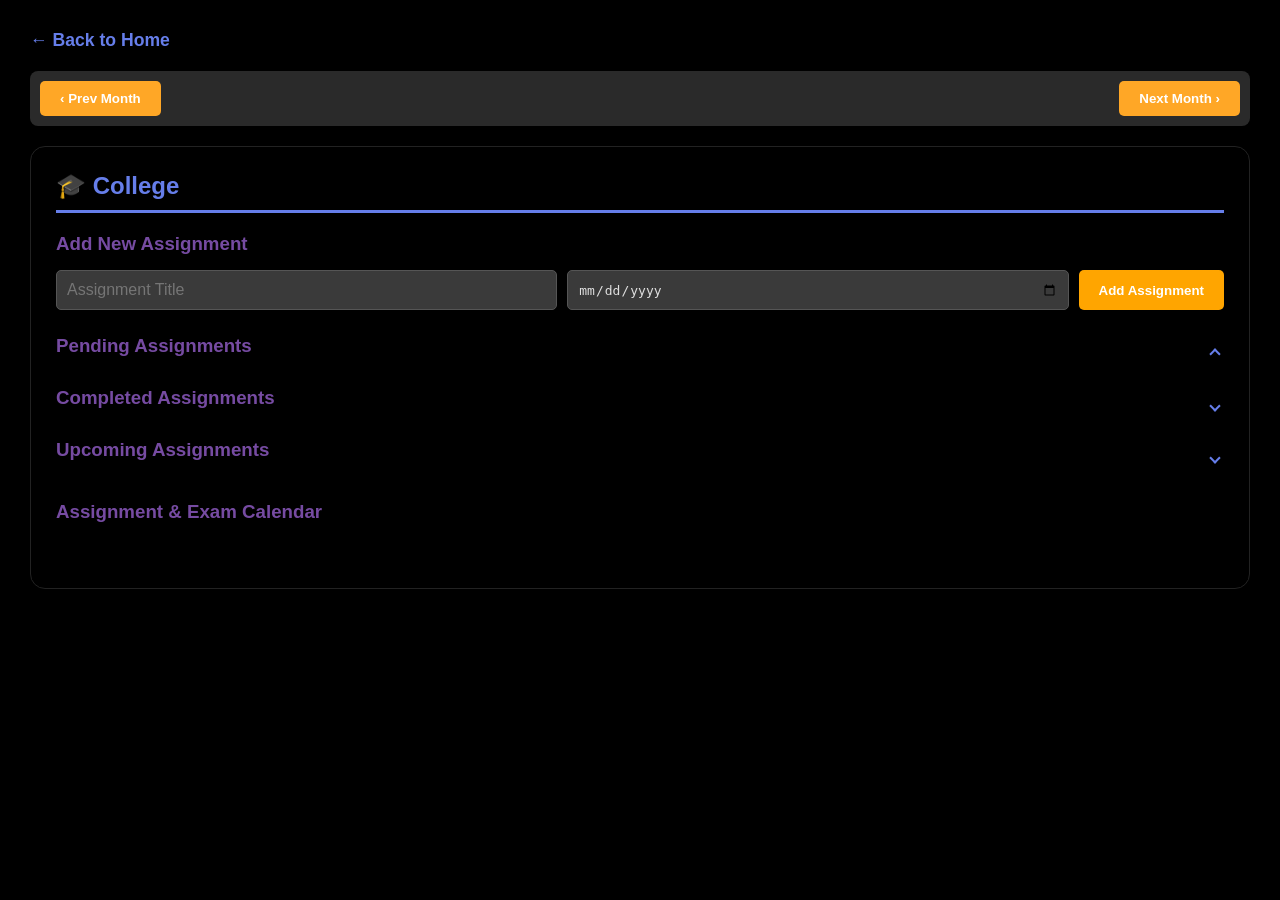
==== index.html @ cb3be5e5 "Create index.html" ====
<!DOCTYPE html>
<html lang="en">
<head>
    <meta charset="UTF-8">
    <meta name="viewport" content="width=device-width, initial-scale=1.0">
    <title>College - Bright Pitch</title>
    <style>
        * {
            margin: 0;
            padding: 0;
            box-sizing: border-box;
        }

        body {
            font-family: 'Segoe UI', Tahoma, Geneva, Verdana, sans-serif;
            background: #000000;
            min-height: 100vh;
            color: #e0e0e0;
        }

        .selection-screen {
            background: white;
            padding: 60px 40px;
            border-radius: 20px;
            box-shadow: 0 20px 60px rgba(0,0,0,0.3);
            text-align: center;
            max-width: 600px;
            width: 100%;
        }

        .selection-screen h1 {
            color: #333;
            margin-bottom: 20px;
            font-size: 2.5em;
        }

        .selection-screen p {
            color: #666;
            margin-bottom: 40px;
            font-size: 1.1em;
        }

        .role-buttons {
            display: flex;
            gap: 20px;
            justify-content: center;
            flex-wrap: wrap;
        }

        .role-btn {
            padding: 20px 50px;
            font-size: 1.2em;
            border: none;
            border-radius: 50px;
            cursor: pointer;
            transition: all 0.3s ease;
            font-weight: 600;
            text-transform: uppercase;
            letter-spacing: 1px;
        }

        .role-btn.owner {
            background: linear-gradient(135deg, #667eea 0%, #764ba2 100%);
            color: white;
        }

        .role-btn.employee {
            background: linear-gradient(135deg, #f093fb 0%, #f5576c 100%);
            color: white;
        }

        .role-btn:hover {
            transform: translateY(-5px);
            box-shadow: 0 10px 30px rgba(0,0,0,0.3);
        }

        .dashboard {
            display: none;
            background: #000000;
            min-height: 100vh;
        }

        .dashboard.active {
            display: block;
        }

        .dashboard-content {
            padding: 30px;
            max-width: 1400px;
            margin: 0 auto;
        }

        .section {
            background: #000000;
            border-radius: 15px;
            padding: 25px;
            margin-bottom: 30px;
            box-shadow: 0 5px 15px rgba(0,0,0,0.2);
            border: 1px solid #222;
        }

        .section h2 {
            color: #667eea;
            margin-bottom: 20px;
            padding-bottom: 10px;
            border-bottom: 3px solid #667eea;
        }

        .subsection {
            margin-bottom: 25px;
        }

        .subsection h3 {
            color: #764ba2;
            margin-bottom: 15px;
        }

        .task-input, .client-input, .teammate-input {
            display: flex;
            gap: 10px;
            margin-bottom: 15px;
            flex-wrap: wrap;
        }

        .task-input input, .client-input input, .teammate-input input {
            flex: 1;
            min-width: 200px;
            padding: 10px;
            border: 1px solid #555;
            border-radius: 5px;
            font-size: 1em;
            background-color: #3a3a3a;
            color: #e0e0e0;
        }

        .add-btn, .delete-btn, .edit-btn {
            padding: 10px 20px;
            border: none;
            border-radius: 5px;
            cursor: pointer;
            font-weight: 600;
            transition: all 0.3s ease;
        }

        .add-btn {
            background: orange;
            color: white;
        }

        .delete-btn {
            background: #f5576c;
            color: white;
        }

        .edit-btn {
            background: #ffa726;
            color: white;
        }

        .add-btn:hover, .delete-btn:hover, .edit-btn:hover {
            opacity: 0.8;
        }

        .task-list, .client-list, .teammate-list, .assignment-list {
            list-style: none;
        }

        .task-item, .client-item, .teammate-item, .assignment-item {
            background: #2a2a2a;
            padding: 15px;
            margin-bottom: 10px;
            border-radius: 8px;
            display: flex;
            align-items: center;
            gap: 10px;
            flex-wrap: wrap;
        }

        .task-item input[type="checkbox"] {
            width: 20px;
            height: 20px;
            cursor: pointer;
        }

        .task-text {
            flex: 1;
            min-width: 150px;
        }

        .task-text.completed {
            text-decoration: line-through;
            opacity: 0.6;
        }

        .calendar {
            display: grid;
            grid-template-columns: repeat(7, 1fr);
            gap: 10px;
            margin-top: 15px;
        }

        .calendar-header {
            background: #667eea;
            color: white;
            padding: 10px;
            text-align: center;
            font-weight: 600;
            border-radius: 5px;
        }

        .calendar-day {
            background: #2a2a2a;
            padding: 15px;
            border-radius: 5px;
            min-height: 80px;
            border: 1px solid #444;
        }

        .calendar-day.has-task {
            background: #3a3a3a;
            border-color: #667eea;
        }

        .task-category {
            margin-bottom: 15px;
        }

        .accordion-toggle {
            cursor: pointer;
            display: flex;
            justify-content: space-between;
            align-items: center;
        }

        .accordion-toggle .arrow {
            transition: transform 0.3s ease;
            border: solid #667eea;
            border-width: 0 2px 2px 0;
            display: inline-block;
            padding: 3px;
            transform: rotate(45deg);
            margin-right: 5px;
        }

        .accordion-toggle.active .arrow {
            transform: rotate(-135deg);
        }

        .accordion-content {
            max-height: 0;
            overflow: hidden;
            transition: max-height 0.5s ease-out;
        }

        .accordion-content.active {
            max-height: 1000px; /* Adjust as needed */
        }

        #newAssignmentModal {
            display: none;
            z-index: 20;
            padding: 25px;
            background-color: #2c2c2c;
            box-shadow: 0px 0px 3px black;
            border-radius: 5px;
            width: 350px;
            top: 100px;
            left: calc(50% - 175px);
            position: absolute;
        }
        #newAssignmentModal h2 { color: #5bc0de; }
        #newAssignmentModal button {
            background-color: orange;
            color: white;
            border: none;
            padding: 5px 10px;
            border-radius: 5px;
            cursor: pointer;
        }
        #newAssignmentModal input, #newAssignmentModal textarea, #newAssignmentModal select {
            width: 100%;
            padding: 8px;
            margin-bottom: 10px;
            border-radius: 3px;
            border: 1px solid #555;
            background-color: #3a3a3a;
            color: #e0e0e0;
        }
        #modalBackDrop {
            display: none;
            top: 0px;
            left: 0px;
            z-index: 10;
            width: 100vw;
            height: 100vh;
            position: absolute;
            background-color: rgba(0,0,0,0.8);
        }

        .calendar-task {
            background-color: #5bc0de;
            color: white;
            padding: 2px 5px;
            border-radius: 3px;
            font-size: 0.8em;
            margin-top: 5px;
            overflow: hidden;
            text-overflow: ellipsis;
            white-space: nowrap;
        }
        .calendar-task.pending { background-color: #f0ad4e; }
        .calendar-task.completed { background-color: #5cb85c; }
        .calendar-task.upcoming { background-color: #5bc0de; }
        .calendar-task.exam { background-color: #d9534f; }

        .calendar-day#currentDay {
            background-color: #444;
        }

        .calendar-day.padding {
            cursor: default !important;
            background-color: #1a1a1a !important;
            box-shadow: none !important;
        }
        .calendar-day:hover {
            background-color: #3a3a3a;
        }

        .progress-tracker {
            margin-top: 20px;
        }

        .progress-bar {
            width: 100%;
            height: 30px;
            background: #ddd;
            border-radius: 15px;
            overflow: hidden;
        }

        .progress-fill {
            height: 100%;
            background: linear-gradient(135deg, #667eea 0%, #764ba2 100%);
            transition: width 0.3s ease;
            display: flex;
            align-items: center;
            justify-content: center;
            color: white;
            font-weight: 600;
        }

        .editable-content {
            border: 2px dashed #ddd;
            padding: 10px;
            border-radius: 5px;
            min-height: 50px;
            margin-bottom: 10px;
            cursor: text;
        }

        .editable-content:focus {
            outline: none;
            border-color: #667eea;
            background: #f0f4ff;
        }

        table {
            width: 100%;
            border-collapse: collapse;
            margin-top: 15px;
        }

        table th, table td {
            padding: 12px;
            text-align: left;
            border-bottom: 1px solid #ddd;
        }

        table th {
            background: #667eea;
            color: white;
        }

        .video-list {
            display: grid;
            grid-template-columns: repeat(auto-fill, minmax(200px, 1fr));
            gap: 15px;
            margin-top: 15px;
        }

        .video-card {
            background: #f9f9f9;
            padding: 15px;
            border-radius: 8px;
            cursor: pointer;
            transition: all 0.3s ease;
            border: 2px solid #ddd;
        }

        .video-card:hover {
            transform: translateY(-5px);
            box-shadow: 0 5px 15px rgba(0,0,0,0.2);
            border-color: #667eea;
        }

        .video-script-modal {
            display: none;
            position: fixed;
            top: 0;
            left: 0;
            width: 100%;
            height: 100%;
            background: rgba(0,0,0,0.7);
            z-index: 1000;
            justify-content: center;
            align-items: center;
            padding: 20px;
        }

        .video-script-modal.active {
            display: flex;
        }

        .modal-content {
            background: white;
            padding: 30px;
            border-radius: 15px;
            max-width: 700px;
            width: 100%;
            max-height: 80vh;
            overflow-y: auto;
        }

        .close-modal {
            float: right;
            font-size: 28px;
            cursor: pointer;
            color: #666;
        }

        .back-link {
            display: inline-block;
            margin-bottom: 20px;
            color: #667eea;
            text-decoration: none;
            font-weight: 600;
            font-size: 1.1em;
        }

        .back-link:hover {
            text-decoration: underline;
        }


        @media (max-width: 768px) {
            .navbar {
                flex-direction: column;
                text-align: center;
            }

            .subsection > .calendar {
                min-width: 600px; /* Force a minimum width to maintain layout */
            }

            .subsection:has(> .calendar) {
                overflow-x: auto; /* Allow calendar to scroll horizontally */
            }

            .dashboard-content {
                padding: 15px;
            }

            .role-buttons {
                flex-direction: column;
            }

            .role-btn {
                width: 100%;
            }

            .task-input, .client-input, .teammate-input {
                flex-direction: column;
            }

            .nav-links {
                flex-direction: column;
                width: 100%;
            }

            table {
                display: block;
                overflow-x: auto;
                white-space: nowrap;
            }

            .accordion-content.active {
                max-height: 1000px; /* Adjust as needed */
            }

            #newAssignmentModal {
                width: 90%;
                left: 5%;
                top: 50px;
            }

            #currentMonth {
                font-size: 1em;
                text-align: center;
            }
        }
    </style>
</head>
<body>
    <!-- Owner Dashboard -->
    <div class="dashboard active" id="ownerDashboard">
        <div class="dashboard-content">
            <!-- 4. College Section -->
            <a href="index.html" class="back-link">← Back to Home</a>

            <div style="display: flex; justify-content: space-between; align-items: center; margin-bottom: 20px; background: #2a2a2a; padding: 10px; border-radius: 8px;">
                <button id="backButton" class="edit-btn">‹ Prev Month</button>
                <h3 id="currentMonthDisplay" style="color: #e0e0e0;"></h3>
                <button id="nextButton" class="edit-btn">Next Month ›</button>
            </div>

            <div class="section">
                <h2>🎓 College</h2>
                
                <div class="subsection">
                    <h3>Add New Assignment</h3>
                     <div class="task-input">
                        <input type="text" id="assignmentTitleInput" placeholder="Assignment Title">
                        <input type="date" id="assignmentDateInput">
                        <button class="add-btn">Add Assignment</button>
                    </div>
                </div>

                <div class="subsection">
                    <div class="task-category">
                        <div class="accordion-toggle active"><h3>Pending Assignments</h3><span class="arrow"></span></div>
                        <ul class="assignment-list accordion-content active" id="pendingAssignmentsList">
                            <!-- Pending assignments will be populated here -->
                        </ul>
                    </div>
                    <div class="task-category">
                        <div class="accordion-toggle"><h3>Completed Assignments</h3><span class="arrow"></span></div>
                        <ul class="assignment-list accordion-content" id="completedAssignmentsList">
                             <!-- Completed assignments will be populated here -->
                        </ul>
                    </div>
                    <div class="task-category">
                        <div class="accordion-toggle"><h3>Upcoming Assignments</h3><span class="arrow"></span></div>
                        <ul class="assignment-list accordion-content" id="upcomingAssignmentsList">
                            <!-- Upcoming assignments will be populated here -->
                        </ul>
                    </div>
                </div>

                <div class="subsection">
                    <h3>Assignment & Exam Calendar</h3>
                    <div class="calendar" id="assignmentCalendar">
                        <!-- Calendar will be generated here -->
                    </div>
                </div>
            </div>
        </div>
    </div>

    <div id="newAssignmentModal">
        <h2>New Calendar Entry</h2>
        <input id="eventTitleInput" placeholder="Title" />
        <textarea id="eventDescInput" placeholder="Description"></textarea>
        <select id="eventStatusSelect">
            <option value="pending">Pending</option>
            <option value="completed">Completed</option>
            <option value="upcoming">Upcoming</option>
            <option value="exam">Exam</option>
        </select>
        <button id="saveButton">Save</button>
        <button id="cancelButton">Cancel</button>
    </div>

    <div id="modalBackDrop"></div>

    <script type="module" src="college.js"></script>
    <script type="module" src="college-calendar.js"></script>
</body>
</html>
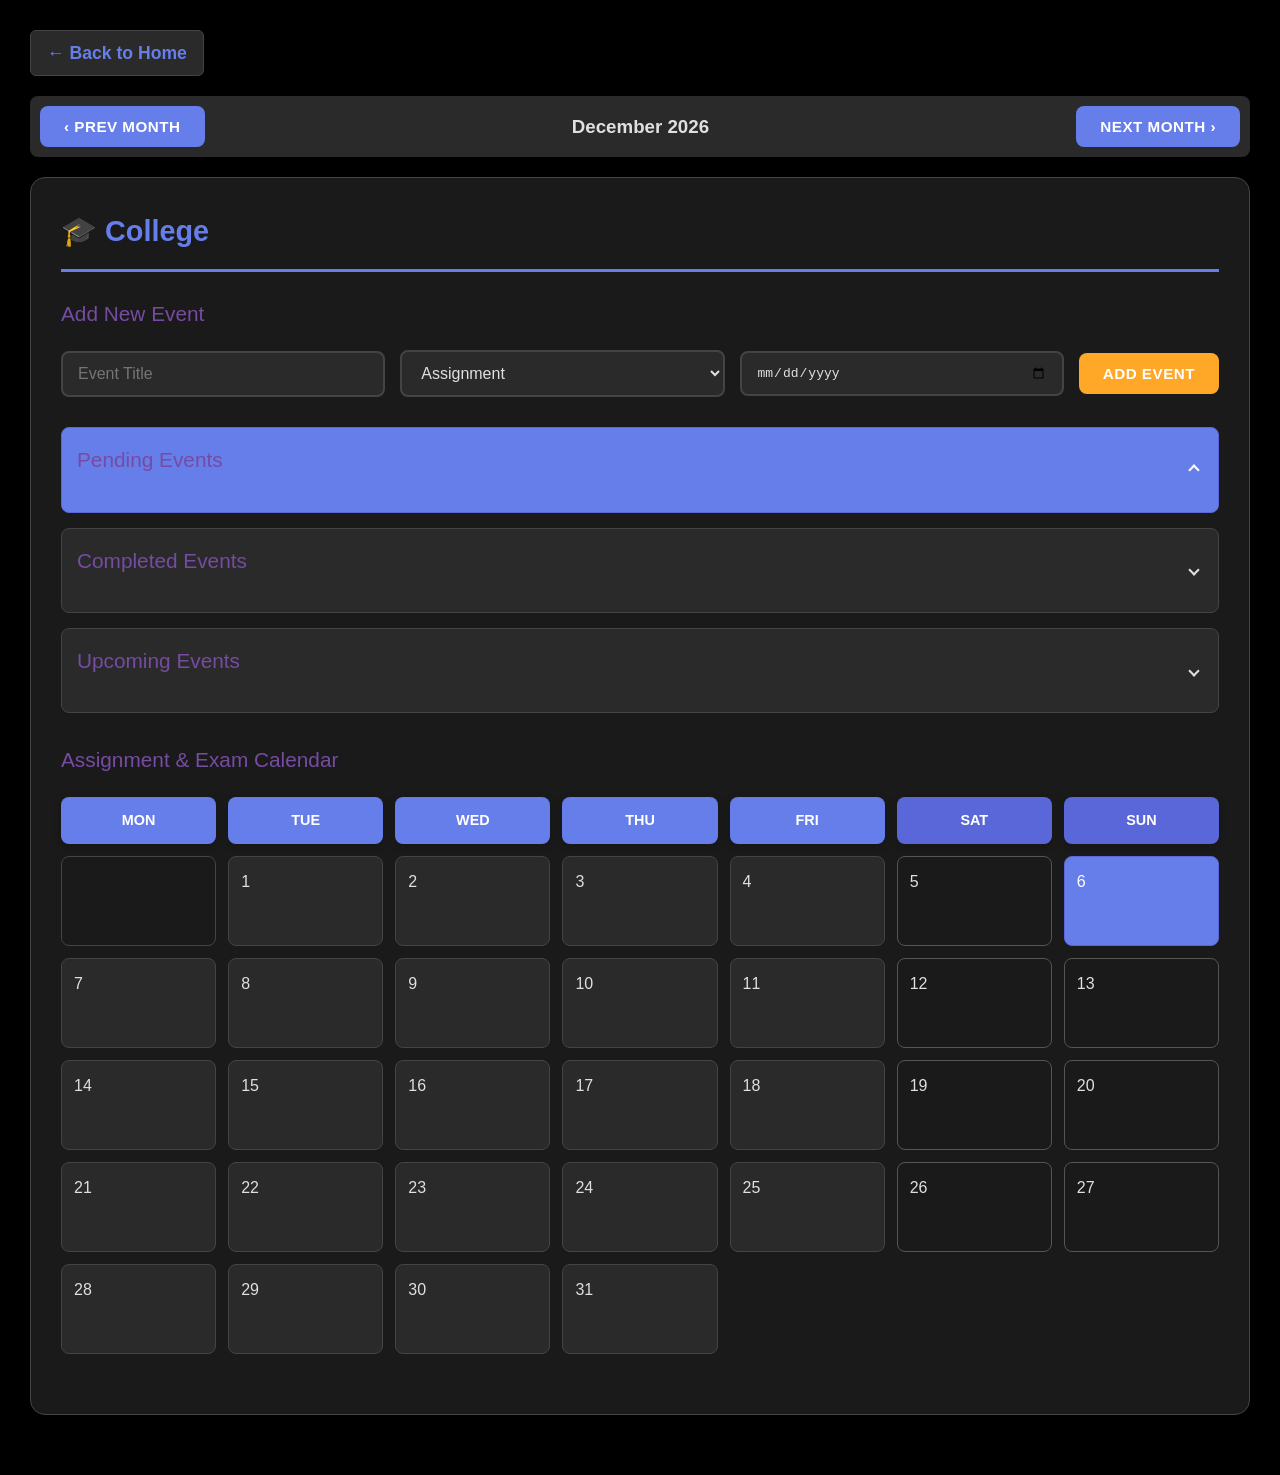
==== commit ffd7cbd7: "colors" ====
--- a/index.html
+++ b/index.html
@@ -5,6 +5,37 @@
     <meta name="viewport" content="width=device-width, initial-scale=1.0">
     <title>College - Bright Pitch</title>
     <style>
+        :root {
+            --primary-color: #667eea;
+            --primary-dark: #5a67d8;
+            --secondary-color: #764ba2;
+            --accent-color: #f093fb;
+            --success-color: #66bb6a;
+            --warning-color: #ffa726;
+            --danger-color: #ef5350;
+            --info-color: #42a5f5;
+            --purple-color: #9c27b0;
+
+            --bg-primary: #000000;
+            --bg-secondary: #1a1a1a;
+            --bg-tertiary: #2a2a2a;
+            --bg-quaternary: #3a3a3a;
+            --bg-hover: #444444;
+
+            --text-primary: #e0e0e0;
+            --text-secondary: #b0b0b0;
+            --text-muted: #808080;
+
+            --border-color: #444444;
+            --border-light: #555555;
+
+            --event-pending: var(--warning-color);
+            --event-completed: var(--success-color);
+            --event-upcoming: var(--info-color);
+            --event-exam: var(--danger-color);
+            --event-holiday: var(--purple-color);
+        }
+
         * {
             margin: 0;
             padding: 0;
@@ -13,9 +44,16 @@
 
         body {
             font-family: 'Segoe UI', Tahoma, Geneva, Verdana, sans-serif;
-            background: #000000;
+            background: var(--bg-primary);
             min-height: 100vh;
-            color: #e0e0e0;
+            color: var(--text-primary);
+            line-height: 1.6;
+            animation: fadeIn 0.5s ease-in;
+        }
+
+        @keyframes fadeIn {
+            from { opacity: 0; }
+            to { opacity: 1; }
         }
 
         .selection-screen {
@@ -76,7 +114,7 @@
 
         .dashboard {
             display: none;
-            background: #000000;
+            background: var(--bg-primary);
             min-height: 100vh;
         }
 
@@ -91,74 +129,106 @@
         }
 
         .section {
-            background: #000000;
+            background: var(--bg-secondary);
             border-radius: 15px;
-            padding: 25px;
+            padding: 30px;
             margin-bottom: 30px;
-            box-shadow: 0 5px 15px rgba(0,0,0,0.2);
-            border: 1px solid #222;
+            box-shadow: 0 8px 25px rgba(0,0,0,0.3);
+            border: 1px solid var(--border-color);
         }
 
         .section h2 {
-            color: #667eea;
+            color: var(--primary-color);
+            margin-bottom: 25px;
+            padding-bottom: 15px;
+            border-bottom: 3px solid var(--primary-color);
+            font-size: 1.8em;
+            font-weight: 600;
+        }
+
+        .subsection {
+            margin-bottom: 30px;
+        }
+
+        .subsection h3 {
+            color: var(--secondary-color);
             margin-bottom: 20px;
-            padding-bottom: 10px;
-            border-bottom: 3px solid #667eea;
-        }
-
-        .subsection {
-            margin-bottom: 25px;
-        }
-
-        .subsection h3 {
-            color: #764ba2;
-            margin-bottom: 15px;
+            font-size: 1.3em;
+            font-weight: 500;
         }
 
         .task-input, .client-input, .teammate-input {
             display: flex;
-            gap: 10px;
-            margin-bottom: 15px;
+            gap: 15px;
+            margin-bottom: 20px;
             flex-wrap: wrap;
-        }
-
-        .task-input input, .client-input input, .teammate-input input {
+            align-items: center;
+        }
+
+        .task-input input, .client-input input, .teammate-input input,
+        .task-input select, .client-input select, .teammate-input select {
             flex: 1;
             min-width: 200px;
-            padding: 10px;
-            border: 1px solid #555;
-            border-radius: 5px;
+            padding: 12px 15px;
+            border: 2px solid var(--border-color);
+            border-radius: 8px;
             font-size: 1em;
-            background-color: #3a3a3a;
-            color: #e0e0e0;
+            background-color: var(--bg-tertiary);
+            color: var(--text-primary);
+            transition: border-color 0.3s ease, box-shadow 0.3s ease;
+        }
+
+        .task-input input:focus, .client-input input:focus, .teammate-input input:focus,
+        .task-input select:focus, .client-input select:focus, .teammate-input select:focus {
+            outline: none;
+            border-color: var(--primary-color);
+            box-shadow: 0 0 0 3px rgba(102, 126, 234, 0.1);
         }
 
         .add-btn, .delete-btn, .edit-btn {
-            padding: 10px 20px;
+            padding: 12px 24px;
             border: none;
-            border-radius: 5px;
+            border-radius: 8px;
             cursor: pointer;
             font-weight: 600;
+            font-size: 0.95em;
             transition: all 0.3s ease;
+            text-transform: uppercase;
+            letter-spacing: 0.5px;
+            min-width: 100px;
         }
 
         .add-btn {
-            background: orange;
-            color: white;
+            background: var(--warning-color);
+            color: white;
+        }
+
+        .add-btn:hover {
+            background: #e6951a;
+            transform: translateY(-2px);
+            box-shadow: 0 4px 12px rgba(255, 167, 38, 0.3);
         }
 
         .delete-btn {
-            background: #f5576c;
-            color: white;
+            background: var(--danger-color);
+            color: white;
+        }
+
+        .delete-btn:hover {
+            background: #d84343;
+            transform: translateY(-2px);
+            box-shadow: 0 4px 12px rgba(239, 83, 80, 0.3);
         }
 
         .edit-btn {
-            background: #ffa726;
-            color: white;
-        }
-
-        .add-btn:hover, .delete-btn:hover, .edit-btn:hover {
-            opacity: 0.8;
+            background: var(--primary-color);
+            color: white;
+        }
+
+        .edit-btn:hover {
+            background: var(--primary-dark);
+            transform: translateY(-2px);
+            box-shadow: 0 4px 12px rgba(102, 126, 234, 0.3);
         }
 
         .task-list, .client-list, .teammate-list, .assignment-list {
@@ -166,59 +236,111 @@
         }
 
         .task-item, .client-item, .teammate-item, .assignment-item {
-            background: #2a2a2a;
-            padding: 15px;
-            margin-bottom: 10px;
-            border-radius: 8px;
+            background: var(--bg-tertiary);
+            padding: 18px;
+            margin-bottom: 12px;
+            border-radius: 10px;
             display: flex;
             align-items: center;
-            gap: 10px;
+            gap: 15px;
             flex-wrap: wrap;
+            border: 1px solid var(--border-color);
+            transition: all 0.3s ease;
+        }
+
+        .task-item:hover, .client-item:hover, .teammate-item:hover, .assignment-item:hover {
+            background: var(--bg-hover);
+            border-color: var(--border-light);
+            transform: translateY(-1px);
+            box-shadow: 0 4px 12px rgba(0,0,0,0.2);
         }
 
         .task-item input[type="checkbox"] {
             width: 20px;
             height: 20px;
             cursor: pointer;
+            accent-color: var(--primary-color);
         }
 
         .task-text {
             flex: 1;
             min-width: 150px;
+            font-size: 1em;
         }
 
         .task-text.completed {
             text-decoration: line-through;
             opacity: 0.6;
+            color: var(--text-muted);
         }
 
         .calendar {
             display: grid;
             grid-template-columns: repeat(7, 1fr);
-            gap: 10px;
-            margin-top: 15px;
+            gap: 12px;
+            margin-top: 20px;
         }
 
         .calendar-header {
-            background: #667eea;
-            color: white;
-            padding: 10px;
+            background: var(--primary-color);
+            color: white;
+            padding: 12px 8px;
             text-align: center;
             font-weight: 600;
-            border-radius: 5px;
+            border-radius: 8px;
+            font-size: 0.9em;
+            box-shadow: 0 2px 8px rgba(0,0,0,0.2);
+        }
+
+        .calendar-header.weekend-header {
+            background: var(--primary-dark);
         }
 
         .calendar-day {
-            background: #2a2a2a;
-            padding: 15px;
-            border-radius: 5px;
-            min-height: 80px;
-            border: 1px solid #444;
+            background: var(--bg-tertiary);
+            padding: 12px;
+            border-radius: 8px;
+            min-height: 90px;
+            border: 1px solid var(--border-color);
+            transition: all 0.3s ease;
+            display: flex;
+            flex-direction: column;
+            align-items: flex-start;
+            cursor: pointer;
+        }
+
+        .calendar-day:hover {
+            background: var(--bg-hover);
+            border-color: var(--border-light);
+            transform: translateY(-2px);
+            box-shadow: 0 4px 12px rgba(0,0,0,0.3);
         }
 
         .calendar-day.has-task {
-            background: #3a3a3a;
-            border-color: #667eea;
+            background: var(--bg-quaternary);
+            border-color: var(--primary-color);
+        }
+
+        .calendar-day.weekend {
+            background: var(--bg-secondary);
+            border-color: var(--border-light);
+        }
+
+        .calendar-day#currentDay {
+            background: var(--primary-color);
+            color: white;
+            border-color: var(--primary-dark);
+        }
+
+        .calendar-day.padding {
+            cursor: default !important;
+            background: var(--bg-secondary) !important;
+            box-shadow: none !important;
+        }
+
+        .calendar-day.padding:hover {
+            transform: none;
+            box-shadow: none;
         }
 
         .task-category {
@@ -230,11 +352,27 @@
             display: flex;
             justify-content: space-between;
             align-items: center;
+            padding: 15px;
+            background: var(--bg-tertiary);
+            border-radius: 8px;
+            border: 1px solid var(--border-color);
+            transition: all 0.3s ease;
+        }
+
+        .accordion-toggle:hover {
+            background: var(--bg-hover);
+            border-color: var(--border-light);
+        }
+
+        .accordion-toggle.active {
+            background: var(--primary-color);
+            color: white;
+            border-color: var(--primary-dark);
         }
 
         .accordion-toggle .arrow {
             transition: transform 0.3s ease;
-            border: solid #667eea;
+            border: solid currentColor;
             border-width: 0 2px 2px 0;
             display: inline-block;
             padding: 3px;
@@ -253,39 +391,67 @@
         }
 
         .accordion-content.active {
-            max-height: 1000px; /* Adjust as needed */
+            max-height: 1000px;
         }
 
         #newAssignmentModal {
             display: none;
             z-index: 20;
-            padding: 25px;
-            background-color: #2c2c2c;
-            box-shadow: 0px 0px 3px black;
-            border-radius: 5px;
-            width: 350px;
-            top: 100px;
-            left: calc(50% - 175px);
-            position: absolute;
-        }
-        #newAssignmentModal h2 { color: #5bc0de; }
+            padding: 30px;
+            background-color: var(--bg-secondary);
+            box-shadow: 0 10px 40px rgba(0,0,0,0.5);
+            border-radius: 12px;
+            width: 400px;
+            top: 50%;
+            left: 50%;
+            transform: translate(-50%, -50%);
+            position: fixed;
+            border: 1px solid var(--border-color);
+        }
+
+        #newAssignmentModal h2 {
+            color: var(--primary-color);
+            margin-bottom: 20px;
+            font-size: 1.5em;
+            text-align: center;
+        }
+
         #newAssignmentModal button {
-            background-color: orange;
+            background-color: var(--warning-color);
             color: white;
             border: none;
-            padding: 5px 10px;
-            border-radius: 5px;
+            padding: 12px 24px;
+            border-radius: 8px;
             cursor: pointer;
-        }
+            font-weight: 600;
+            transition: all 0.3s ease;
+            margin: 5px;
+        }
+
+        #newAssignmentModal button:hover {
+            background-color: #e6951a;
+            transform: translateY(-2px);
+            box-shadow: 0 4px 12px rgba(255, 167, 38, 0.3);
+        }
+
         #newAssignmentModal input, #newAssignmentModal textarea, #newAssignmentModal select {
             width: 100%;
-            padding: 8px;
-            margin-bottom: 10px;
-            border-radius: 3px;
-            border: 1px solid #555;
-            background-color: #3a3a3a;
-            color: #e0e0e0;
-        }
+            padding: 12px 15px;
+            margin-bottom: 15px;
+            border-radius: 8px;
+            border: 2px solid var(--border-color);
+            background-color: var(--bg-tertiary);
+            color: var(--text-primary);
+            font-size: 1em;
+            transition: border-color 0.3s ease;
+        }
+
+        #newAssignmentModal input:focus, #newAssignmentModal textarea:focus, #newAssignmentModal select:focus {
+            outline: none;
+            border-color: var(--primary-color);
+            box-shadow: 0 0 0 3px rgba(102, 126, 234, 0.1);
+        }
+
         #modalBackDrop {
             display: none;
             top: 0px;
@@ -293,29 +459,38 @@
             z-index: 10;
             width: 100vw;
             height: 100vh;
-            position: absolute;
-            background-color: rgba(0,0,0,0.8);
+            position: fixed;
+            background-color: rgba(0,0,0,0.7);
+            backdrop-filter: blur(2px);
         }
 
         .calendar-task {
-            background-color: #5bc0de;
-            color: white;
-            padding: 2px 5px;
-            border-radius: 3px;
-            font-size: 0.8em;
-            margin-top: 5px;
+            background-color: var(--info-color);
+            color: white;
+            padding: 4px 8px;
+            border-radius: 6px;
+            font-size: 0.75em;
+            font-weight: 500;
+            margin-top: 6px;
+            margin-bottom: 2px;
             overflow: hidden;
             text-overflow: ellipsis;
             white-space: nowrap;
-        }
-        .calendar-task.pending { background-color: #f0ad4e; }
-        .calendar-task.completed { background-color: #5cb85c; }
-        .calendar-task.upcoming { background-color: #5bc0de; }
-        .calendar-task.exam { background-color: #d9534f; }
-
-        .calendar-day#currentDay {
-            background-color: #444;
-        }
+            border: 1px solid rgba(255,255,255,0.2);
+            box-shadow: 0 1px 3px rgba(0,0,0,0.2);
+            transition: all 0.3s ease;
+        }
+
+        .calendar-task:hover {
+            transform: scale(1.05);
+            box-shadow: 0 2px 6px rgba(0,0,0,0.3);
+        }
+
+        .calendar-task.pending { background-color: var(--event-pending); }
+        .calendar-task.completed { background-color: var(--event-completed); }
+        .calendar-task.upcoming { background-color: var(--event-upcoming); }
+        .calendar-task.exam { background-color: var(--event-exam); }
+        .calendar-task.holiday { background-color: var(--event-holiday); }
 
         .calendar-day.padding {
             cursor: default !important;
@@ -441,61 +616,102 @@
         .back-link {
             display: inline-block;
             margin-bottom: 20px;
-            color: #667eea;
+            color: var(--primary-color);
             text-decoration: none;
             font-weight: 600;
             font-size: 1.1em;
+            padding: 8px 16px;
+            border-radius: 6px;
+            background: var(--bg-tertiary);
+            border: 1px solid var(--border-color);
+            transition: all 0.3s ease;
         }
 
         .back-link:hover {
-            text-decoration: underline;
+            background: var(--primary-color);
+            color: white;
+            text-decoration: none;
+            transform: translateY(-2px);
+            box-shadow: 0 4px 12px rgba(102, 126, 234, 0.3);
         }
 
 
         @media (max-width: 768px) {
-            .navbar {
-                flex-direction: column;
-                text-align: center;
-            }
-
-            .subsection > .calendar {
-                min-width: 600px; /* Force a minimum width to maintain layout */
-            }
-
-            .subsection:has(> .calendar) {
-                overflow-x: auto; /* Allow calendar to scroll horizontally */
-            }
-
             .dashboard-content {
                 padding: 15px;
             }
 
-            .role-buttons {
-                flex-direction: column;
-            }
-
-            .role-btn {
-                width: 100%;
+            .section {
+                padding: 20px;
+                margin-bottom: 20px;
+            }
+
+            .subsection h3 {
+                font-size: 1.1em;
             }
 
             .task-input, .client-input, .teammate-input {
                 flex-direction: column;
-            }
-
-            .nav-links {
+                gap: 10px;
+            }
+
+            .task-input input, .client-input input, .teammate-input input,
+            .task-input select, .client-input select, .teammate-input select {
+                min-width: unset;
+                width: 100%;
+            }
+
+            .add-btn, .delete-btn, .edit-btn {
+                width: 100%;
+                margin: 5px 0;
+            }
+
+            .task-item, .client-item, .teammate-item, .assignment-item {
                 flex-direction: column;
-                width: 100%;
-            }
-
-            table {
-                display: block;
-                overflow-x: auto;
-                white-space: nowrap;
-            }
-
-            .accordion-content.active {
-                max-height: 1000px; /* Adjust as needed */
-            }
+                align-items: flex-start;
+                gap: 10px;
+            }
+
+            .calendar {
+                gap: 8px;
+                grid-template-columns: repeat(7, minmax(35px, 1fr));
+            }
+
+            .calendar-header, .calendar-day {
+                padding: 8px 4px;
+                min-height: 60px;
+                font-size: 0.8em;
+            }
+
+            .calendar-day {
+                min-height: 70px;
+            }
+
+            #newAssignmentModal {
+                width: 90%;
+                max-width: 350px;
+                padding: 20px;
+            }
+
+            .accordion-toggle {
+                padding: 12px;
+            }
+        }
+
+        @media (max-width: 480px) {
+            .calendar {
+                grid-template-columns: repeat(7, minmax(30px, 1fr));
+            }
+
+            .calendar-header, .calendar-day {
+                padding: 6px 2px;
+                font-size: 0.7em;
+            }
+
+            .section {
+                padding: 15px;
+            }
+        }
 
             #newAssignmentModal {
                 width: 90%;
@@ -527,29 +743,34 @@
                 <h2>🎓 College</h2>
                 
                 <div class="subsection">
-                    <h3>Add New Assignment</h3>
+                    <h3>Add New Event</h3>
                      <div class="task-input">
-                        <input type="text" id="assignmentTitleInput" placeholder="Assignment Title">
+                        <input type="text" id="assignmentTitleInput" placeholder="Event Title">
+                        <select id="eventTypeSelect">
+                            <option value="assignment">Assignment</option>
+                            <option value="exam">Exam</option>
+                            <option value="holiday">Holiday</option>
+                        </select>
                         <input type="date" id="assignmentDateInput">
-                        <button class="add-btn">Add Assignment</button>
+                        <button class="add-btn">Add Event</button>
                     </div>
                 </div>
 
                 <div class="subsection">
                     <div class="task-category">
-                        <div class="accordion-toggle active"><h3>Pending Assignments</h3><span class="arrow"></span></div>
+                        <div class="accordion-toggle active"><h3>Pending Events</h3><span class="arrow"></span></div>
                         <ul class="assignment-list accordion-content active" id="pendingAssignmentsList">
                             <!-- Pending assignments will be populated here -->
                         </ul>
                     </div>
                     <div class="task-category">
-                        <div class="accordion-toggle"><h3>Completed Assignments</h3><span class="arrow"></span></div>
+                        <div class="accordion-toggle"><h3>Completed Events</h3><span class="arrow"></span></div>
                         <ul class="assignment-list accordion-content" id="completedAssignmentsList">
                              <!-- Completed assignments will be populated here -->
                         </ul>
                     </div>
                     <div class="task-category">
-                        <div class="accordion-toggle"><h3>Upcoming Assignments</h3><span class="arrow"></span></div>
+                        <div class="accordion-toggle"><h3>Upcoming Events</h3><span class="arrow"></span></div>
                         <ul class="assignment-list accordion-content" id="upcomingAssignmentsList">
                             <!-- Upcoming assignments will be populated here -->
                         </ul>
@@ -575,6 +796,7 @@
             <option value="completed">Completed</option>
             <option value="upcoming">Upcoming</option>
             <option value="exam">Exam</option>
+            <option value="holiday">Holiday</option>
         </select>
         <button id="saveButton">Save</button>
         <button id="cancelButton">Cancel</button>
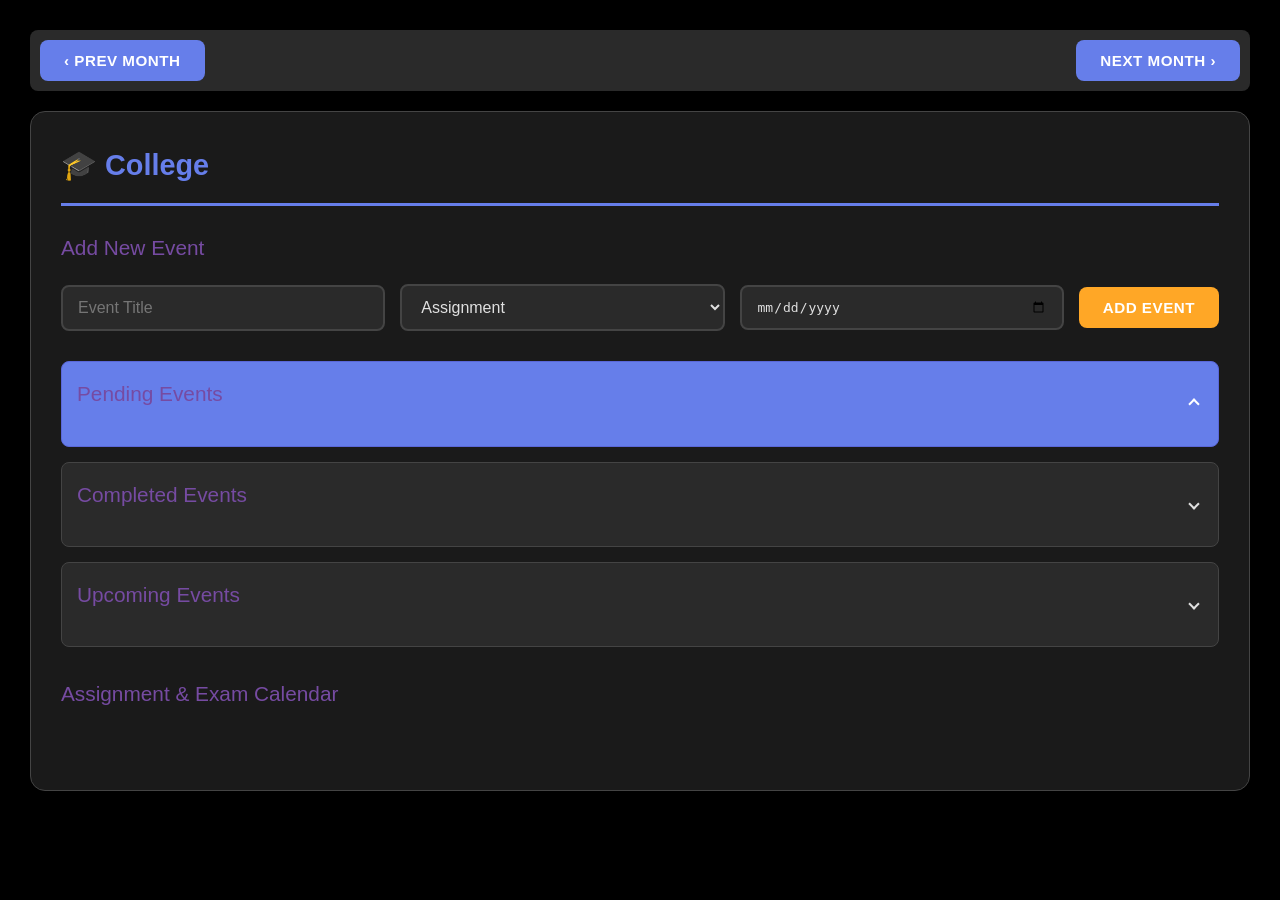
==== commit e01704d6: "Update index.html" ====
--- a/index.html
+++ b/index.html
@@ -715,23 +715,23 @@
 
             #newAssignmentModal {
                 width: 90%;
-                left: 5%;
-                top: 50px;
+                max-width: 350px;
+                left: 50%;
+                top: 50%;
+                transform: translate(-50%, -50%);
             }
 
             #currentMonth {
                 font-size: 1em;
                 text-align: center;
             }
-        }
+        
     </style>
 </head>
 <body>
     <!-- Owner Dashboard -->
     <div class="dashboard active" id="ownerDashboard">
         <div class="dashboard-content">
-            <!-- 4. College Section -->
-            <a href="index.html" class="back-link">← Back to Home</a>
 
             <div style="display: flex; justify-content: space-between; align-items: center; margin-bottom: 20px; background: #2a2a2a; padding: 10px; border-radius: 8px;">
                 <button id="backButton" class="edit-btn">‹ Prev Month</button>
@@ -788,13 +788,14 @@
     </div>
 
     <div id="newAssignmentModal">
-        <h2>New Calendar Entry</h2>
+        <h2>Calendar Events</h2>
+        <div id="modalSelectedDate" style="margin-bottom: 8px; color: var(--text-secondary);"></div>
+        <div id="eventsForDay" style="margin-bottom: 15px; max-height: 150px; overflow-y: auto;"></div>
+        <h3 style="font-size: 1.1em; margin-bottom: 10px; color: var(--secondary-color);">Add New Entry</h3>
         <input id="eventTitleInput" placeholder="Title" />
         <textarea id="eventDescInput" placeholder="Description"></textarea>
-        <select id="eventStatusSelect">
-            <option value="pending">Pending</option>
-            <option value="completed">Completed</option>
-            <option value="upcoming">Upcoming</option>
+        <select id="eventTypeSelectModal">
+            <option value="assignment">Assignment</option>
             <option value="exam">Exam</option>
             <option value="holiday">Holiday</option>
         </select>
@@ -804,7 +805,7 @@
 
     <div id="modalBackDrop"></div>
 
-    <script type="module" src="college.js"></script>
-    <script type="module" src="college-calendar.js"></script>
+    <script type="module" src="main.js"></script>
+    
 </body>
 </html>
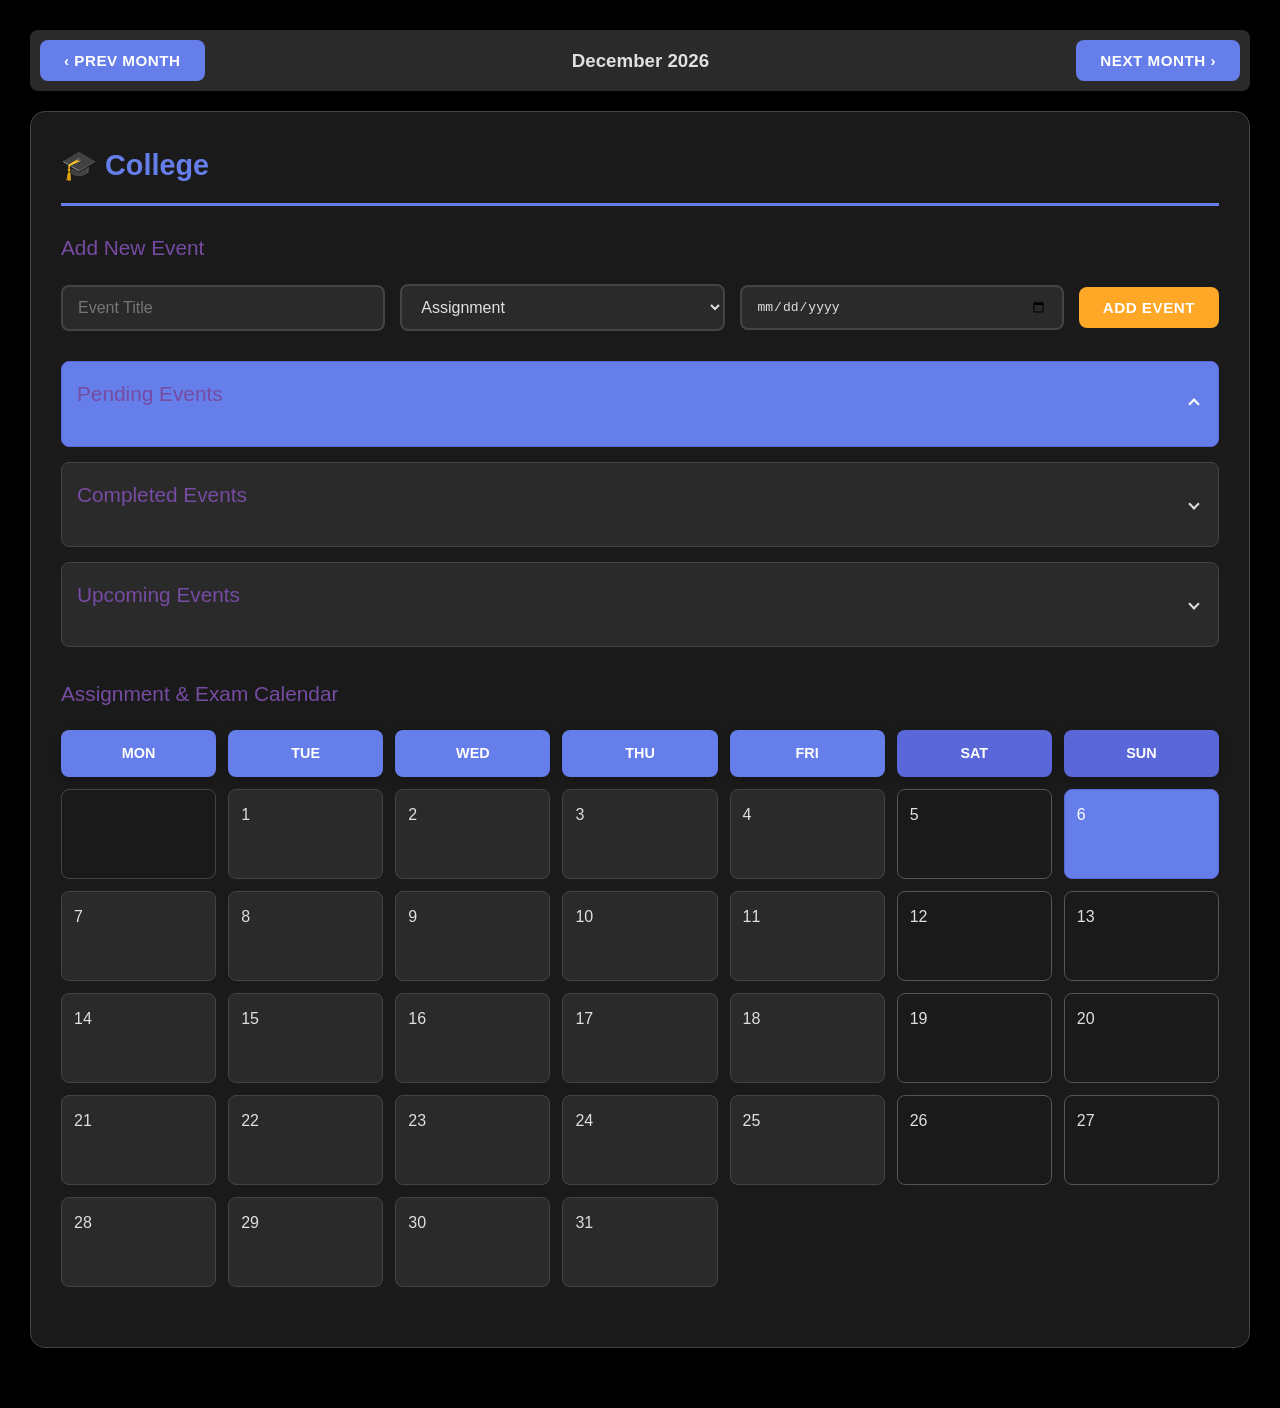
==== commit e3ab3fe8: "Add files via upload" ====
--- a/index.html
+++ b/index.html
@@ -1,811 +1,878 @@
-<!DOCTYPE html>
-<html lang="en">
-<head>
-    <meta charset="UTF-8">
-    <meta name="viewport" content="width=device-width, initial-scale=1.0">
-    <title>College - Bright Pitch</title>
-    <style>
-        :root {
-            --primary-color: #667eea;
-            --primary-dark: #5a67d8;
-            --secondary-color: #764ba2;
-            --accent-color: #f093fb;
-            --success-color: #66bb6a;
-            --warning-color: #ffa726;
-            --danger-color: #ef5350;
-            --info-color: #42a5f5;
-            --purple-color: #9c27b0;
-
-            --bg-primary: #000000;
-            --bg-secondary: #1a1a1a;
-            --bg-tertiary: #2a2a2a;
-            --bg-quaternary: #3a3a3a;
-            --bg-hover: #444444;
-
-            --text-primary: #e0e0e0;
-            --text-secondary: #b0b0b0;
-            --text-muted: #808080;
-
-            --border-color: #444444;
-            --border-light: #555555;
-
-            --event-pending: var(--warning-color);
-            --event-completed: var(--success-color);
-            --event-upcoming: var(--info-color);
-            --event-exam: var(--danger-color);
-            --event-holiday: var(--purple-color);
-        }
-
-        * {
-            margin: 0;
-            padding: 0;
-            box-sizing: border-box;
-        }
-
-        body {
-            font-family: 'Segoe UI', Tahoma, Geneva, Verdana, sans-serif;
-            background: var(--bg-primary);
-            min-height: 100vh;
-            color: var(--text-primary);
-            line-height: 1.6;
-            animation: fadeIn 0.5s ease-in;
-        }
-
-        @keyframes fadeIn {
-            from { opacity: 0; }
-            to { opacity: 1; }
-        }
-
-        .selection-screen {
-            background: white;
-            padding: 60px 40px;
-            border-radius: 20px;
-            box-shadow: 0 20px 60px rgba(0,0,0,0.3);
-            text-align: center;
-            max-width: 600px;
-            width: 100%;
-        }
-
-        .selection-screen h1 {
-            color: #333;
-            margin-bottom: 20px;
-            font-size: 2.5em;
-        }
-
-        .selection-screen p {
-            color: #666;
-            margin-bottom: 40px;
-            font-size: 1.1em;
-        }
-
-        .role-buttons {
-            display: flex;
-            gap: 20px;
-            justify-content: center;
-            flex-wrap: wrap;
-        }
-
-        .role-btn {
-            padding: 20px 50px;
-            font-size: 1.2em;
-            border: none;
-            border-radius: 50px;
-            cursor: pointer;
-            transition: all 0.3s ease;
-            font-weight: 600;
-            text-transform: uppercase;
-            letter-spacing: 1px;
-        }
-
-        .role-btn.owner {
-            background: linear-gradient(135deg, #667eea 0%, #764ba2 100%);
-            color: white;
-        }
-
-        .role-btn.employee {
-            background: linear-gradient(135deg, #f093fb 0%, #f5576c 100%);
-            color: white;
-        }
-
-        .role-btn:hover {
-            transform: translateY(-5px);
-            box-shadow: 0 10px 30px rgba(0,0,0,0.3);
-        }
-
-        .dashboard {
-            display: none;
-            background: var(--bg-primary);
-            min-height: 100vh;
-        }
-
-        .dashboard.active {
-            display: block;
-        }
-
-        .dashboard-content {
-            padding: 30px;
-            max-width: 1400px;
-            margin: 0 auto;
-        }
-
-        .section {
-            background: var(--bg-secondary);
-            border-radius: 15px;
-            padding: 30px;
-            margin-bottom: 30px;
-            box-shadow: 0 8px 25px rgba(0,0,0,0.3);
-            border: 1px solid var(--border-color);
-        }
-
-        .section h2 {
-            color: var(--primary-color);
-            margin-bottom: 25px;
-            padding-bottom: 15px;
-            border-bottom: 3px solid var(--primary-color);
-            font-size: 1.8em;
-            font-weight: 600;
-        }
-
-        .subsection {
-            margin-bottom: 30px;
-        }
-
-        .subsection h3 {
-            color: var(--secondary-color);
-            margin-bottom: 20px;
-            font-size: 1.3em;
-            font-weight: 500;
-        }
-
-        .task-input, .client-input, .teammate-input {
-            display: flex;
-            gap: 15px;
-            margin-bottom: 20px;
-            flex-wrap: wrap;
-            align-items: center;
-        }
-
-        .task-input input, .client-input input, .teammate-input input,
-        .task-input select, .client-input select, .teammate-input select {
-            flex: 1;
-            min-width: 200px;
-            padding: 12px 15px;
-            border: 2px solid var(--border-color);
-            border-radius: 8px;
-            font-size: 1em;
-            background-color: var(--bg-tertiary);
-            color: var(--text-primary);
-            transition: border-color 0.3s ease, box-shadow 0.3s ease;
-        }
-
-        .task-input input:focus, .client-input input:focus, .teammate-input input:focus,
-        .task-input select:focus, .client-input select:focus, .teammate-input select:focus {
-            outline: none;
-            border-color: var(--primary-color);
-            box-shadow: 0 0 0 3px rgba(102, 126, 234, 0.1);
-        }
-
-        .add-btn, .delete-btn, .edit-btn {
-            padding: 12px 24px;
-            border: none;
-            border-radius: 8px;
-            cursor: pointer;
-            font-weight: 600;
-            font-size: 0.95em;
-            transition: all 0.3s ease;
-            text-transform: uppercase;
-            letter-spacing: 0.5px;
-            min-width: 100px;
-        }
-
-        .add-btn {
-            background: var(--warning-color);
-            color: white;
-        }
-
-        .add-btn:hover {
-            background: #e6951a;
-            transform: translateY(-2px);
-            box-shadow: 0 4px 12px rgba(255, 167, 38, 0.3);
-        }
-
-        .delete-btn {
-            background: var(--danger-color);
-            color: white;
-        }
-
-        .delete-btn:hover {
-            background: #d84343;
-            transform: translateY(-2px);
-            box-shadow: 0 4px 12px rgba(239, 83, 80, 0.3);
-        }
-
-        .edit-btn {
-            background: var(--primary-color);
-            color: white;
-        }
-
-        .edit-btn:hover {
-            background: var(--primary-dark);
-            transform: translateY(-2px);
-            box-shadow: 0 4px 12px rgba(102, 126, 234, 0.3);
-        }
-
-        .task-list, .client-list, .teammate-list, .assignment-list {
-            list-style: none;
-        }
-
-        .task-item, .client-item, .teammate-item, .assignment-item {
-            background: var(--bg-tertiary);
-            padding: 18px;
-            margin-bottom: 12px;
-            border-radius: 10px;
-            display: flex;
-            align-items: center;
-            gap: 15px;
-            flex-wrap: wrap;
-            border: 1px solid var(--border-color);
-            transition: all 0.3s ease;
-        }
-
-        .task-item:hover, .client-item:hover, .teammate-item:hover, .assignment-item:hover {
-            background: var(--bg-hover);
-            border-color: var(--border-light);
-            transform: translateY(-1px);
-            box-shadow: 0 4px 12px rgba(0,0,0,0.2);
-        }
-
-        .task-item input[type="checkbox"] {
-            width: 20px;
-            height: 20px;
-            cursor: pointer;
-            accent-color: var(--primary-color);
-        }
-
-        .task-text {
-            flex: 1;
-            min-width: 150px;
-            font-size: 1em;
-        }
-
-        .task-text.completed {
-            text-decoration: line-through;
-            opacity: 0.6;
-            color: var(--text-muted);
-        }
-
-        .calendar {
-            display: grid;
-            grid-template-columns: repeat(7, 1fr);
-            gap: 12px;
-            margin-top: 20px;
-        }
-
-        .calendar-header {
-            background: var(--primary-color);
-            color: white;
-            padding: 12px 8px;
-            text-align: center;
-            font-weight: 600;
-            border-radius: 8px;
-            font-size: 0.9em;
-            box-shadow: 0 2px 8px rgba(0,0,0,0.2);
-        }
-
-        .calendar-header.weekend-header {
-            background: var(--primary-dark);
-        }
-
-        .calendar-day {
-            background: var(--bg-tertiary);
-            padding: 12px;
-            border-radius: 8px;
-            min-height: 90px;
-            border: 1px solid var(--border-color);
-            transition: all 0.3s ease;
-            display: flex;
-            flex-direction: column;
-            align-items: flex-start;
-            cursor: pointer;
-        }
-
-        .calendar-day:hover {
-            background: var(--bg-hover);
-            border-color: var(--border-light);
-            transform: translateY(-2px);
-            box-shadow: 0 4px 12px rgba(0,0,0,0.3);
-        }
-
-        .calendar-day.has-task {
-            background: var(--bg-quaternary);
-            border-color: var(--primary-color);
-        }
-
-        .calendar-day.weekend {
-            background: var(--bg-secondary);
-            border-color: var(--border-light);
-        }
-
-        .calendar-day#currentDay {
-            background: var(--primary-color);
-            color: white;
-            border-color: var(--primary-dark);
-        }
-
-        .calendar-day.padding {
-            cursor: default !important;
-            background: var(--bg-secondary) !important;
-            box-shadow: none !important;
-        }
-
-        .calendar-day.padding:hover {
-            transform: none;
-            box-shadow: none;
-        }
-
-        .task-category {
-            margin-bottom: 15px;
-        }
-
-        .accordion-toggle {
-            cursor: pointer;
-            display: flex;
-            justify-content: space-between;
-            align-items: center;
-            padding: 15px;
-            background: var(--bg-tertiary);
-            border-radius: 8px;
-            border: 1px solid var(--border-color);
-            transition: all 0.3s ease;
-        }
-
-        .accordion-toggle:hover {
-            background: var(--bg-hover);
-            border-color: var(--border-light);
-        }
-
-        .accordion-toggle.active {
-            background: var(--primary-color);
-            color: white;
-            border-color: var(--primary-dark);
-        }
-
-        .accordion-toggle .arrow {
-            transition: transform 0.3s ease;
-            border: solid currentColor;
-            border-width: 0 2px 2px 0;
-            display: inline-block;
-            padding: 3px;
-            transform: rotate(45deg);
-            margin-right: 5px;
-        }
-
-        .accordion-toggle.active .arrow {
-            transform: rotate(-135deg);
-        }
-
-        .accordion-content {
-            max-height: 0;
-            overflow: hidden;
-            transition: max-height 0.5s ease-out;
-        }
-
-        .accordion-content.active {
-            max-height: 1000px;
-        }
-
-        #newAssignmentModal {
-            display: none;
-            z-index: 20;
-            padding: 30px;
-            background-color: var(--bg-secondary);
-            box-shadow: 0 10px 40px rgba(0,0,0,0.5);
-            border-radius: 12px;
-            width: 400px;
-            top: 50%;
-            left: 50%;
-            transform: translate(-50%, -50%);
-            position: fixed;
-            border: 1px solid var(--border-color);
-        }
-
-        #newAssignmentModal h2 {
-            color: var(--primary-color);
-            margin-bottom: 20px;
-            font-size: 1.5em;
-            text-align: center;
-        }
-
-        #newAssignmentModal button {
-            background-color: var(--warning-color);
-            color: white;
-            border: none;
-            padding: 12px 24px;
-            border-radius: 8px;
-            cursor: pointer;
-            font-weight: 600;
-            transition: all 0.3s ease;
-            margin: 5px;
-        }
-
-        #newAssignmentModal button:hover {
-            background-color: #e6951a;
-            transform: translateY(-2px);
-            box-shadow: 0 4px 12px rgba(255, 167, 38, 0.3);
-        }
-
-        #newAssignmentModal input, #newAssignmentModal textarea, #newAssignmentModal select {
-            width: 100%;
-            padding: 12px 15px;
-            margin-bottom: 15px;
-            border-radius: 8px;
-            border: 2px solid var(--border-color);
-            background-color: var(--bg-tertiary);
-            color: var(--text-primary);
-            font-size: 1em;
-            transition: border-color 0.3s ease;
-        }
-
-        #newAssignmentModal input:focus, #newAssignmentModal textarea:focus, #newAssignmentModal select:focus {
-            outline: none;
-            border-color: var(--primary-color);
-            box-shadow: 0 0 0 3px rgba(102, 126, 234, 0.1);
-        }
-
-        #modalBackDrop {
-            display: none;
-            top: 0px;
-            left: 0px;
-            z-index: 10;
-            width: 100vw;
-            height: 100vh;
-            position: fixed;
-            background-color: rgba(0,0,0,0.7);
-            backdrop-filter: blur(2px);
-        }
-
-        .calendar-task {
-            background-color: var(--info-color);
-            color: white;
-            padding: 4px 8px;
-            border-radius: 6px;
-            font-size: 0.75em;
-            font-weight: 500;
-            margin-top: 6px;
-            margin-bottom: 2px;
-            overflow: hidden;
-            text-overflow: ellipsis;
-            white-space: nowrap;
-            border: 1px solid rgba(255,255,255,0.2);
-            box-shadow: 0 1px 3px rgba(0,0,0,0.2);
-            transition: all 0.3s ease;
-        }
-
-        .calendar-task:hover {
-            transform: scale(1.05);
-            box-shadow: 0 2px 6px rgba(0,0,0,0.3);
-        }
-
-        .calendar-task.pending { background-color: var(--event-pending); }
-        .calendar-task.completed { background-color: var(--event-completed); }
-        .calendar-task.upcoming { background-color: var(--event-upcoming); }
-        .calendar-task.exam { background-color: var(--event-exam); }
-        .calendar-task.holiday { background-color: var(--event-holiday); }
-
-        .calendar-day.padding {
-            cursor: default !important;
-            background-color: #1a1a1a !important;
-            box-shadow: none !important;
-        }
-        .calendar-day:hover {
-            background-color: #3a3a3a;
-        }
-
-        .progress-tracker {
-            margin-top: 20px;
-        }
-
-        .progress-bar {
-            width: 100%;
-            height: 30px;
-            background: #ddd;
-            border-radius: 15px;
-            overflow: hidden;
-        }
-
-        .progress-fill {
-            height: 100%;
-            background: linear-gradient(135deg, #667eea 0%, #764ba2 100%);
-            transition: width 0.3s ease;
-            display: flex;
-            align-items: center;
-            justify-content: center;
-            color: white;
-            font-weight: 600;
-        }
-
-        .editable-content {
-            border: 2px dashed #ddd;
-            padding: 10px;
-            border-radius: 5px;
-            min-height: 50px;
-            margin-bottom: 10px;
-            cursor: text;
-        }
-
-        .editable-content:focus {
-            outline: none;
-            border-color: #667eea;
-            background: #f0f4ff;
-        }
-
-        table {
-            width: 100%;
-            border-collapse: collapse;
-            margin-top: 15px;
-        }
-
-        table th, table td {
-            padding: 12px;
-            text-align: left;
-            border-bottom: 1px solid #ddd;
-        }
-
-        table th {
-            background: #667eea;
-            color: white;
-        }
-
-        .video-list {
-            display: grid;
-            grid-template-columns: repeat(auto-fill, minmax(200px, 1fr));
-            gap: 15px;
-            margin-top: 15px;
-        }
-
-        .video-card {
-            background: #f9f9f9;
-            padding: 15px;
-            border-radius: 8px;
-            cursor: pointer;
-            transition: all 0.3s ease;
-            border: 2px solid #ddd;
-        }
-
-        .video-card:hover {
-            transform: translateY(-5px);
-            box-shadow: 0 5px 15px rgba(0,0,0,0.2);
-            border-color: #667eea;
-        }
-
-        .video-script-modal {
-            display: none;
-            position: fixed;
-            top: 0;
-            left: 0;
-            width: 100%;
-            height: 100%;
-            background: rgba(0,0,0,0.7);
-            z-index: 1000;
-            justify-content: center;
-            align-items: center;
-            padding: 20px;
-        }
-
-        .video-script-modal.active {
-            display: flex;
-        }
-
-        .modal-content {
-            background: white;
-            padding: 30px;
-            border-radius: 15px;
-            max-width: 700px;
-            width: 100%;
-            max-height: 80vh;
-            overflow-y: auto;
-        }
-
-        .close-modal {
-            float: right;
-            font-size: 28px;
-            cursor: pointer;
-            color: #666;
-        }
-
-        .back-link {
-            display: inline-block;
-            margin-bottom: 20px;
-            color: var(--primary-color);
-            text-decoration: none;
-            font-weight: 600;
-            font-size: 1.1em;
-            padding: 8px 16px;
-            border-radius: 6px;
-            background: var(--bg-tertiary);
-            border: 1px solid var(--border-color);
-            transition: all 0.3s ease;
-        }
-
-        .back-link:hover {
-            background: var(--primary-color);
-            color: white;
-            text-decoration: none;
-            transform: translateY(-2px);
-            box-shadow: 0 4px 12px rgba(102, 126, 234, 0.3);
-        }
-
-
-        @media (max-width: 768px) {
-            .dashboard-content {
-                padding: 15px;
-            }
-
-            .section {
-                padding: 20px;
-                margin-bottom: 20px;
-            }
-
-            .subsection h3 {
-                font-size: 1.1em;
-            }
-
-            .task-input, .client-input, .teammate-input {
-                flex-direction: column;
-                gap: 10px;
-            }
-
-            .task-input input, .client-input input, .teammate-input input,
-            .task-input select, .client-input select, .teammate-input select {
-                min-width: unset;
-                width: 100%;
-            }
-
-            .add-btn, .delete-btn, .edit-btn {
-                width: 100%;
-                margin: 5px 0;
-            }
-
-            .task-item, .client-item, .teammate-item, .assignment-item {
-                flex-direction: column;
-                align-items: flex-start;
-                gap: 10px;
-            }
-
-            .calendar {
-                gap: 8px;
-                grid-template-columns: repeat(7, minmax(35px, 1fr));
-            }
-
-            .calendar-header, .calendar-day {
-                padding: 8px 4px;
-                min-height: 60px;
-                font-size: 0.8em;
-            }
-
-            .calendar-day {
-                min-height: 70px;
-            }
-
-            #newAssignmentModal {
-                width: 90%;
-                max-width: 350px;
-                padding: 20px;
-            }
-
-            .accordion-toggle {
-                padding: 12px;
-            }
-        }
-
-        @media (max-width: 480px) {
-            .calendar {
-                grid-template-columns: repeat(7, minmax(30px, 1fr));
-            }
-
-            .calendar-header, .calendar-day {
-                padding: 6px 2px;
-                font-size: 0.7em;
-            }
-
-            .section {
-                padding: 15px;
-            }
-        }
-
-            #newAssignmentModal {
-                width: 90%;
-                max-width: 350px;
-                left: 50%;
-                top: 50%;
-                transform: translate(-50%, -50%);
-            }
-
-            #currentMonth {
-                font-size: 1em;
-                text-align: center;
-            }
-        
-    </style>
-</head>
-<body>
-    <!-- Owner Dashboard -->
-    <div class="dashboard active" id="ownerDashboard">
-        <div class="dashboard-content">
-
-            <div style="display: flex; justify-content: space-between; align-items: center; margin-bottom: 20px; background: #2a2a2a; padding: 10px; border-radius: 8px;">
-                <button id="backButton" class="edit-btn">‹ Prev Month</button>
-                <h3 id="currentMonthDisplay" style="color: #e0e0e0;"></h3>
-                <button id="nextButton" class="edit-btn">Next Month ›</button>
-            </div>
-
-            <div class="section">
-                <h2>🎓 College</h2>
-                
-                <div class="subsection">
-                    <h3>Add New Event</h3>
-                     <div class="task-input">
-                        <input type="text" id="assignmentTitleInput" placeholder="Event Title">
-                        <select id="eventTypeSelect">
-                            <option value="assignment">Assignment</option>
-                            <option value="exam">Exam</option>
-                            <option value="holiday">Holiday</option>
-                        </select>
-                        <input type="date" id="assignmentDateInput">
-                        <button class="add-btn">Add Event</button>
-                    </div>
-                </div>
-
-                <div class="subsection">
-                    <div class="task-category">
-                        <div class="accordion-toggle active"><h3>Pending Events</h3><span class="arrow"></span></div>
-                        <ul class="assignment-list accordion-content active" id="pendingAssignmentsList">
-                            <!-- Pending assignments will be populated here -->
-                        </ul>
-                    </div>
-                    <div class="task-category">
-                        <div class="accordion-toggle"><h3>Completed Events</h3><span class="arrow"></span></div>
-                        <ul class="assignment-list accordion-content" id="completedAssignmentsList">
-                             <!-- Completed assignments will be populated here -->
-                        </ul>
-                    </div>
-                    <div class="task-category">
-                        <div class="accordion-toggle"><h3>Upcoming Events</h3><span class="arrow"></span></div>
-                        <ul class="assignment-list accordion-content" id="upcomingAssignmentsList">
-                            <!-- Upcoming assignments will be populated here -->
-                        </ul>
-                    </div>
-                </div>
-
-                <div class="subsection">
-                    <h3>Assignment & Exam Calendar</h3>
-                    <div class="calendar" id="assignmentCalendar">
-                        <!-- Calendar will be generated here -->
-                    </div>
-                </div>
-            </div>
-        </div>
-    </div>
-
-    <div id="newAssignmentModal">
-        <h2>Calendar Events</h2>
-        <div id="modalSelectedDate" style="margin-bottom: 8px; color: var(--text-secondary);"></div>
-        <div id="eventsForDay" style="margin-bottom: 15px; max-height: 150px; overflow-y: auto;"></div>
-        <h3 style="font-size: 1.1em; margin-bottom: 10px; color: var(--secondary-color);">Add New Entry</h3>
-        <input id="eventTitleInput" placeholder="Title" />
-        <textarea id="eventDescInput" placeholder="Description"></textarea>
-        <select id="eventTypeSelectModal">
-            <option value="assignment">Assignment</option>
-            <option value="exam">Exam</option>
-            <option value="holiday">Holiday</option>
-        </select>
-        <button id="saveButton">Save</button>
-        <button id="cancelButton">Cancel</button>
-    </div>
-
-    <div id="modalBackDrop"></div>
-
-    <script type="module" src="main.js"></script>
-    
-</body>
-</html>
+<!DOCTYPE html>
+<html lang="en">
+
+<head>
+    <meta charset="UTF-8">
+    <meta name="viewport" content="width=device-width, initial-scale=1.0">
+    <title>College - Bright Pitch</title>
+    <style>
+        :root {
+            --primary-color: #667eea;
+            --primary-dark: #5a67d8;
+            --secondary-color: #764ba2;
+            --accent-color: #f093fb;
+            --success-color: #66bb6a;
+            --warning-color: #ffa726;
+            --danger-color: #ef5350;
+            --info-color: #42a5f5;
+            --purple-color: #9c27b0;
+
+            --bg-primary: #000000;
+            --bg-secondary: #1a1a1a;
+            --bg-tertiary: #2a2a2a;
+            --bg-quaternary: #3a3a3a;
+            --bg-hover: #444444;
+
+            --text-primary: #e0e0e0;
+            --text-secondary: #b0b0b0;
+            --text-muted: #808080;
+
+            --border-color: #444444;
+            --border-light: #555555;
+
+            --event-pending: var(--warning-color);
+            --event-completed: var(--success-color);
+            --event-upcoming: var(--info-color);
+            --event-exam: var(--danger-color);
+            --event-holiday: var(--purple-color);
+        }
+
+        * {
+            margin: 0;
+            padding: 0;
+            box-sizing: border-box;
+        }
+
+        body {
+            font-family: 'Segoe UI', Tahoma, Geneva, Verdana, sans-serif;
+            background: var(--bg-primary);
+            min-height: 100vh;
+            color: var(--text-primary);
+            line-height: 1.6;
+            animation: fadeIn 0.5s ease-in;
+        }
+
+        @keyframes fadeIn {
+            from {
+                opacity: 0;
+            }
+
+            to {
+                opacity: 1;
+            }
+        }
+
+        .selection-screen {
+            background: white;
+            padding: 60px 40px;
+            border-radius: 20px;
+            box-shadow: 0 20px 60px rgba(0, 0, 0, 0.3);
+            text-align: center;
+            max-width: 600px;
+            width: 100%;
+        }
+
+        .selection-screen h1 {
+            color: #333;
+            margin-bottom: 20px;
+            font-size: 2.5em;
+        }
+
+        .selection-screen p {
+            color: #666;
+            margin-bottom: 40px;
+            font-size: 1.1em;
+        }
+
+        .role-buttons {
+            display: flex;
+            gap: 20px;
+            justify-content: center;
+            flex-wrap: wrap;
+        }
+
+        .role-btn {
+            padding: 20px 50px;
+            font-size: 1.2em;
+            border: none;
+            border-radius: 50px;
+            cursor: pointer;
+            transition: all 0.3s ease;
+            font-weight: 600;
+            text-transform: uppercase;
+            letter-spacing: 1px;
+        }
+
+        .role-btn.owner {
+            background: linear-gradient(135deg, #667eea 0%, #764ba2 100%);
+            color: white;
+        }
+
+        .role-btn.employee {
+            background: linear-gradient(135deg, #f093fb 0%, #f5576c 100%);
+            color: white;
+        }
+
+        .role-btn:hover {
+            transform: translateY(-5px);
+            box-shadow: 0 10px 30px rgba(0, 0, 0, 0.3);
+        }
+
+        .dashboard {
+            display: none;
+            background: var(--bg-primary);
+            min-height: 100vh;
+        }
+
+        .dashboard.active {
+            display: block;
+        }
+
+        .dashboard-content {
+            padding: 30px;
+            max-width: 1400px;
+            margin: 0 auto;
+        }
+
+        .section {
+            background: var(--bg-secondary);
+            border-radius: 15px;
+            padding: 30px;
+            margin-bottom: 30px;
+            box-shadow: 0 8px 25px rgba(0, 0, 0, 0.3);
+            border: 1px solid var(--border-color);
+        }
+
+        .section h2 {
+            color: var(--primary-color);
+            margin-bottom: 25px;
+            padding-bottom: 15px;
+            border-bottom: 3px solid var(--primary-color);
+            font-size: 1.8em;
+            font-weight: 600;
+        }
+
+        .subsection {
+            margin-bottom: 30px;
+        }
+
+        .subsection h3 {
+            color: var(--secondary-color);
+            margin-bottom: 20px;
+            font-size: 1.3em;
+            font-weight: 500;
+        }
+
+        .task-input,
+        .client-input,
+        .teammate-input {
+            display: flex;
+            gap: 15px;
+            margin-bottom: 20px;
+            flex-wrap: wrap;
+            align-items: center;
+        }
+
+        .task-input input,
+        .client-input input,
+        .teammate-input input,
+        .task-input select,
+        .client-input select,
+        .teammate-input select {
+            flex: 1;
+            min-width: 200px;
+            padding: 12px 15px;
+            border: 2px solid var(--border-color);
+            border-radius: 8px;
+            font-size: 1em;
+            background-color: var(--bg-tertiary);
+            color: var(--text-primary);
+            transition: border-color 0.3s ease, box-shadow 0.3s ease;
+        }
+
+        .task-input input:focus,
+        .client-input input:focus,
+        .teammate-input input:focus,
+        .task-input select:focus,
+        .client-input select:focus,
+        .teammate-input select:focus {
+            outline: none;
+            border-color: var(--primary-color);
+            box-shadow: 0 0 0 3px rgba(102, 126, 234, 0.1);
+        }
+
+        .add-btn,
+        .delete-btn,
+        .edit-btn {
+            padding: 12px 24px;
+            border: none;
+            border-radius: 8px;
+            cursor: pointer;
+            font-weight: 600;
+            font-size: 0.95em;
+            transition: all 0.3s ease;
+            text-transform: uppercase;
+            letter-spacing: 0.5px;
+            min-width: 100px;
+        }
+
+        .add-btn {
+            background: var(--warning-color);
+            color: white;
+        }
+
+        .add-btn:hover {
+            background: #e6951a;
+            transform: translateY(-2px);
+            box-shadow: 0 4px 12px rgba(255, 167, 38, 0.3);
+        }
+
+        .delete-btn {
+            background: var(--danger-color);
+            color: white;
+        }
+
+        .delete-btn:hover {
+            background: #d84343;
+            transform: translateY(-2px);
+            box-shadow: 0 4px 12px rgba(239, 83, 80, 0.3);
+        }
+
+        .edit-btn {
+            background: var(--primary-color);
+            color: white;
+        }
+
+        .edit-btn:hover {
+            background: var(--primary-dark);
+            transform: translateY(-2px);
+            box-shadow: 0 4px 12px rgba(102, 126, 234, 0.3);
+        }
+
+        .task-list,
+        .client-list,
+        .teammate-list,
+        .assignment-list {
+            list-style: none;
+        }
+
+        .task-item,
+        .client-item,
+        .teammate-item,
+        .assignment-item {
+            background: var(--bg-tertiary);
+            padding: 18px;
+            margin-bottom: 12px;
+            border-radius: 10px;
+            display: flex;
+            align-items: center;
+            gap: 15px;
+            flex-wrap: wrap;
+            border: 1px solid var(--border-color);
+            transition: all 0.3s ease;
+        }
+
+        .task-item:hover,
+        .client-item:hover,
+        .teammate-item:hover,
+        .assignment-item:hover {
+            background: var(--bg-hover);
+            border-color: var(--border-light);
+            transform: translateY(-1px);
+            box-shadow: 0 4px 12px rgba(0, 0, 0, 0.2);
+        }
+
+        .task-item input[type="checkbox"] {
+            width: 20px;
+            height: 20px;
+            cursor: pointer;
+            accent-color: var(--primary-color);
+        }
+
+        .task-text {
+            flex: 1;
+            min-width: 150px;
+            font-size: 1em;
+        }
+
+        .task-text.completed {
+            text-decoration: line-through;
+            opacity: 0.6;
+            color: var(--text-muted);
+        }
+
+        .calendar {
+            display: grid;
+            grid-template-columns: repeat(7, 1fr);
+            gap: 12px;
+            margin-top: 20px;
+        }
+
+        .calendar-header {
+            background: var(--primary-color);
+            color: white;
+            padding: 12px 8px;
+            text-align: center;
+            font-weight: 600;
+            border-radius: 8px;
+            font-size: 0.9em;
+            box-shadow: 0 2px 8px rgba(0, 0, 0, 0.2);
+        }
+
+        .calendar-header.weekend-header {
+            background: var(--primary-dark);
+        }
+
+        .calendar-day {
+            background: var(--bg-tertiary);
+            padding: 12px;
+            border-radius: 8px;
+            min-height: 90px;
+            border: 1px solid var(--border-color);
+            transition: all 0.3s ease;
+            display: flex;
+            flex-direction: column;
+            align-items: flex-start;
+            cursor: pointer;
+        }
+
+        .calendar-day:hover {
+            background: var(--bg-hover);
+            border-color: var(--border-light);
+            transform: translateY(-2px);
+            box-shadow: 0 4px 12px rgba(0, 0, 0, 0.3);
+        }
+
+        .calendar-day.has-task {
+            background: var(--bg-quaternary);
+            border-color: var(--primary-color);
+        }
+
+        .calendar-day.weekend {
+            background: var(--bg-secondary);
+            border-color: var(--border-light);
+        }
+
+        .calendar-day#currentDay {
+            background: var(--primary-color);
+            color: white;
+            border-color: var(--primary-dark);
+        }
+
+        .calendar-day.padding {
+            cursor: default !important;
+            background: var(--bg-secondary) !important;
+            box-shadow: none !important;
+        }
+
+        .calendar-day.padding:hover {
+            transform: none;
+            box-shadow: none;
+        }
+
+        .task-category {
+            margin-bottom: 15px;
+        }
+
+        .accordion-toggle {
+            cursor: pointer;
+            display: flex;
+            justify-content: space-between;
+            align-items: center;
+            padding: 15px;
+            background: var(--bg-tertiary);
+            border-radius: 8px;
+            border: 1px solid var(--border-color);
+            transition: all 0.3s ease;
+        }
+
+        .accordion-toggle:hover {
+            background: var(--bg-hover);
+            border-color: var(--border-light);
+        }
+
+        .accordion-toggle.active {
+            background: var(--primary-color);
+            color: white;
+            border-color: var(--primary-dark);
+        }
+
+        .accordion-toggle .arrow {
+            transition: transform 0.3s ease;
+            border: solid currentColor;
+            border-width: 0 2px 2px 0;
+            display: inline-block;
+            padding: 3px;
+            transform: rotate(45deg);
+            margin-right: 5px;
+        }
+
+        .accordion-toggle.active .arrow {
+            transform: rotate(-135deg);
+        }
+
+        .accordion-content {
+            max-height: 0;
+            overflow: hidden;
+            transition: max-height 0.5s ease-out;
+        }
+
+        .accordion-content.active {
+            max-height: 1000px;
+        }
+
+        #newAssignmentModal {
+            display: none;
+            z-index: 20;
+            padding: 30px;
+            background-color: var(--bg-secondary);
+            box-shadow: 0 10px 40px rgba(0, 0, 0, 0.5);
+            border-radius: 12px;
+            width: 400px;
+            top: 50%;
+            left: 50%;
+            transform: translate(-50%, -50%);
+            position: fixed;
+            border: 1px solid var(--border-color);
+        }
+
+        #newAssignmentModal h2 {
+            color: var(--primary-color);
+            margin-bottom: 20px;
+            font-size: 1.5em;
+            text-align: center;
+        }
+
+        #newAssignmentModal button {
+            background-color: var(--warning-color);
+            color: white;
+            border: none;
+            padding: 12px 24px;
+            border-radius: 8px;
+            cursor: pointer;
+            font-weight: 600;
+            transition: all 0.3s ease;
+            margin: 5px;
+        }
+
+        #newAssignmentModal button:hover {
+            background-color: #e6951a;
+            transform: translateY(-2px);
+            box-shadow: 0 4px 12px rgba(255, 167, 38, 0.3);
+        }
+
+        #newAssignmentModal input,
+        #newAssignmentModal textarea,
+        #newAssignmentModal select {
+            width: 100%;
+            padding: 12px 15px;
+            margin-bottom: 15px;
+            border-radius: 8px;
+            border: 2px solid var(--border-color);
+            background-color: var(--bg-tertiary);
+            color: var(--text-primary);
+            font-size: 1em;
+            transition: border-color 0.3s ease;
+        }
+
+        #newAssignmentModal input:focus,
+        #newAssignmentModal textarea:focus,
+        #newAssignmentModal select:focus {
+            outline: none;
+            border-color: var(--primary-color);
+            box-shadow: 0 0 0 3px rgba(102, 126, 234, 0.1);
+        }
+
+        #modalBackDrop {
+            display: none;
+            top: 0px;
+            left: 0px;
+            z-index: 10;
+            width: 100vw;
+            height: 100vh;
+            position: fixed;
+            background-color: rgba(0, 0, 0, 0.7);
+            backdrop-filter: blur(2px);
+        }
+
+        .calendar-task {
+            background-color: var(--info-color);
+            color: white;
+            padding: 4px 8px;
+            border-radius: 6px;
+            font-size: 0.75em;
+            font-weight: 500;
+            margin-top: 6px;
+            margin-bottom: 2px;
+            overflow: hidden;
+            text-overflow: ellipsis;
+            white-space: nowrap;
+            border: 1px solid rgba(255, 255, 255, 0.2);
+            box-shadow: 0 1px 3px rgba(0, 0, 0, 0.2);
+            transition: all 0.3s ease;
+        }
+
+        .calendar-task:hover {
+            transform: scale(1.05);
+            box-shadow: 0 2px 6px rgba(0, 0, 0, 0.3);
+        }
+
+        .calendar-task.pending {
+            background-color: var(--event-pending);
+        }
+
+        .calendar-task.completed {
+            background-color: var(--event-completed);
+        }
+
+        .calendar-task.upcoming {
+            background-color: var(--event-upcoming);
+        }
+
+        .calendar-task.exam {
+            background-color: var(--event-exam);
+        }
+
+        .calendar-task.holiday {
+            background-color: var(--event-holiday);
+        }
+
+        .calendar-day.padding {
+            cursor: default !important;
+            background-color: #1a1a1a !important;
+            box-shadow: none !important;
+        }
+
+        .calendar-day:hover {
+            background-color: #3a3a3a;
+        }
+
+        .progress-tracker {
+            margin-top: 20px;
+        }
+
+        .progress-bar {
+            width: 100%;
+            height: 30px;
+            background: #ddd;
+            border-radius: 15px;
+            overflow: hidden;
+        }
+
+        .progress-fill {
+            height: 100%;
+            background: linear-gradient(135deg, #667eea 0%, #764ba2 100%);
+            transition: width 0.3s ease;
+            display: flex;
+            align-items: center;
+            justify-content: center;
+            color: white;
+            font-weight: 600;
+        }
+
+        .editable-content {
+            border: 2px dashed #ddd;
+            padding: 10px;
+            border-radius: 5px;
+            min-height: 50px;
+            margin-bottom: 10px;
+            cursor: text;
+        }
+
+        .editable-content:focus {
+            outline: none;
+            border-color: #667eea;
+            background: #f0f4ff;
+        }
+
+        table {
+            width: 100%;
+            border-collapse: collapse;
+            margin-top: 15px;
+        }
+
+        table th,
+        table td {
+            padding: 12px;
+            text-align: left;
+            border-bottom: 1px solid #ddd;
+        }
+
+        table th {
+            background: #667eea;
+            color: white;
+        }
+
+        .video-list {
+            display: grid;
+            grid-template-columns: repeat(auto-fill, minmax(200px, 1fr));
+            gap: 15px;
+            margin-top: 15px;
+        }
+
+        .video-card {
+            background: #f9f9f9;
+            padding: 15px;
+            border-radius: 8px;
+            cursor: pointer;
+            transition: all 0.3s ease;
+            border: 2px solid #ddd;
+        }
+
+        .video-card:hover {
+            transform: translateY(-5px);
+            box-shadow: 0 5px 15px rgba(0, 0, 0, 0.2);
+            border-color: #667eea;
+        }
+
+        .video-script-modal {
+            display: none;
+            position: fixed;
+            top: 0;
+            left: 0;
+            width: 100%;
+            height: 100%;
+            background: rgba(0, 0, 0, 0.7);
+            z-index: 1000;
+            justify-content: center;
+            align-items: center;
+            padding: 20px;
+        }
+
+        .video-script-modal.active {
+            display: flex;
+        }
+
+        .modal-content {
+            background: white;
+            padding: 30px;
+            border-radius: 15px;
+            max-width: 700px;
+            width: 100%;
+            max-height: 80vh;
+            overflow-y: auto;
+        }
+
+        .close-modal {
+            float: right;
+            font-size: 28px;
+            cursor: pointer;
+            color: #666;
+        }
+
+        .back-link {
+            display: inline-block;
+            margin-bottom: 20px;
+            color: var(--primary-color);
+            text-decoration: none;
+            font-weight: 600;
+            font-size: 1.1em;
+            padding: 8px 16px;
+            border-radius: 6px;
+            background: var(--bg-tertiary);
+            border: 1px solid var(--border-color);
+            transition: all 0.3s ease;
+        }
+
+        .back-link:hover {
+            background: var(--primary-color);
+            color: white;
+            text-decoration: none;
+            transform: translateY(-2px);
+            box-shadow: 0 4px 12px rgba(102, 126, 234, 0.3);
+        }
+
+
+        @media (max-width: 768px) {
+            .dashboard-content {
+                padding: 15px;
+            }
+
+            .section {
+                padding: 20px;
+                margin-bottom: 20px;
+            }
+
+            .subsection h3 {
+                font-size: 1.1em;
+            }
+
+            .task-input,
+            .client-input,
+            .teammate-input {
+                flex-direction: column;
+                gap: 10px;
+            }
+
+            .task-input input,
+            .client-input input,
+            .teammate-input input,
+            .task-input select,
+            .client-input select,
+            .teammate-input select {
+                min-width: unset;
+                width: 100%;
+            }
+
+            .add-btn,
+            .delete-btn,
+            .edit-btn {
+                width: 100%;
+                margin: 5px 0;
+            }
+
+            .task-item,
+            .client-item,
+            .teammate-item,
+            .assignment-item {
+                flex-direction: column;
+                align-items: flex-start;
+                gap: 10px;
+            }
+
+            .calendar {
+                gap: 8px;
+                grid-template-columns: repeat(7, minmax(35px, 1fr));
+            }
+
+            .calendar-header,
+            .calendar-day {
+                padding: 8px 4px;
+                min-height: 60px;
+                font-size: 0.8em;
+            }
+
+            .calendar-day {
+                min-height: 70px;
+            }
+
+            #newAssignmentModal {
+                width: 90%;
+                max-width: 350px;
+                padding: 20px;
+            }
+
+            .accordion-toggle {
+                padding: 12px;
+            }
+        }
+
+        @media (max-width: 480px) {
+            .calendar {
+                grid-template-columns: repeat(7, minmax(30px, 1fr));
+            }
+
+            .calendar-header,
+            .calendar-day {
+                padding: 6px 2px;
+                font-size: 0.7em;
+            }
+
+            .section {
+                padding: 15px;
+            }
+        }
+
+        #newAssignmentModal {
+            width: 90%;
+            left: 5%;
+            top: 50px;
+        }
+
+        #currentMonth {
+            font-size: 1em;
+            text-align: center;
+        }
+    </style>
+</head>
+
+<body>
+    <!-- Owner Dashboard -->
+    <div class="dashboard active" id="ownerDashboard">
+        <div class="dashboard-content">
+
+            <div
+                style="display: flex; justify-content: space-between; align-items: center; margin-bottom: 20px; background: #2a2a2a; padding: 10px; border-radius: 8px;">
+                <button id="backButton" class="edit-btn">‹ Prev Month</button>
+                <h3 id="currentMonthDisplay" style="color: #e0e0e0;"></h3>
+                <button id="nextButton" class="edit-btn">Next Month ›</button>
+            </div>
+
+            <div class="section">
+                <h2>🎓 College</h2>
+
+                <div class="subsection">
+                    <h3>Add New Event</h3>
+                    <div class="task-input">
+                        <input type="text" id="assignmentTitleInput" placeholder="Event Title">
+                        <select id="eventTypeSelect">
+                            <option value="assignment">Assignment</option>
+                            <option value="exam">Exam</option>
+                            <option value="holiday">Holiday</option>
+                        </select>
+                        <input type="date" id="assignmentDateInput">
+                        <button class="add-btn">Add Event</button>
+                    </div>
+                </div>
+
+                <div class="subsection">
+                    <div class="task-category">
+                        <div class="accordion-toggle active">
+                            <h3>Pending Events</h3><span class="arrow"></span>
+                        </div>
+                        <ul class="assignment-list accordion-content active" id="pendingAssignmentsList">
+                            <!-- Pending assignments will be populated here -->
+                        </ul>
+                    </div>
+                    <div class="task-category">
+                        <div class="accordion-toggle">
+                            <h3>Completed Events</h3><span class="arrow"></span>
+                        </div>
+                        <ul class="assignment-list accordion-content" id="completedAssignmentsList">
+                            <!-- Completed assignments will be populated here -->
+                        </ul>
+                    </div>
+                    <div class="task-category">
+                        <div class="accordion-toggle">
+                            <h3>Upcoming Events</h3><span class="arrow"></span>
+                        </div>
+                        <ul class="assignment-list accordion-content" id="upcomingAssignmentsList">
+                            <!-- Upcoming assignments will be populated here -->
+                        </ul>
+                    </div>
+                </div>
+
+                <div class="subsection">
+                    <h3>Assignment & Exam Calendar</h3>
+                    <div class="calendar" id="assignmentCalendar">
+                        <!-- Calendar will be generated here -->
+                    </div>
+                </div>
+            </div>
+        </div>
+    </div>
+
+    <div id="newAssignmentModal">
+        <h2>Calendar Events</h2>
+        <div id="eventsForDay" style="margin-bottom: 15px; max-height: 150px; overflow-y: auto;"></div>
+        <h3 style="font-size: 1.1em; margin-bottom: 10px; color: var(--secondary-color);">Add New Entry</h3>
+        <input id="eventTitleInput" placeholder="Title" />
+        <textarea id="eventDescInput" placeholder="Description"></textarea>
+        <select id="eventStatusSelect">
+            <option value="pending">Pending</option>
+            <option value="completed">Completed</option>
+            <option value="upcoming">Upcoming</option>
+            <option value="exam">Exam</option>
+            <option value="holiday">Holiday</option>
+        </select>
+        <button id="saveButton">Save</button>
+        <button id="cancelButton">Cancel</button>
+    </div>
+
+    <div id="modalBackDrop"></div>
+
+    <script type="module" src="main.js"></script>
+
+</body>
+
+</html>
